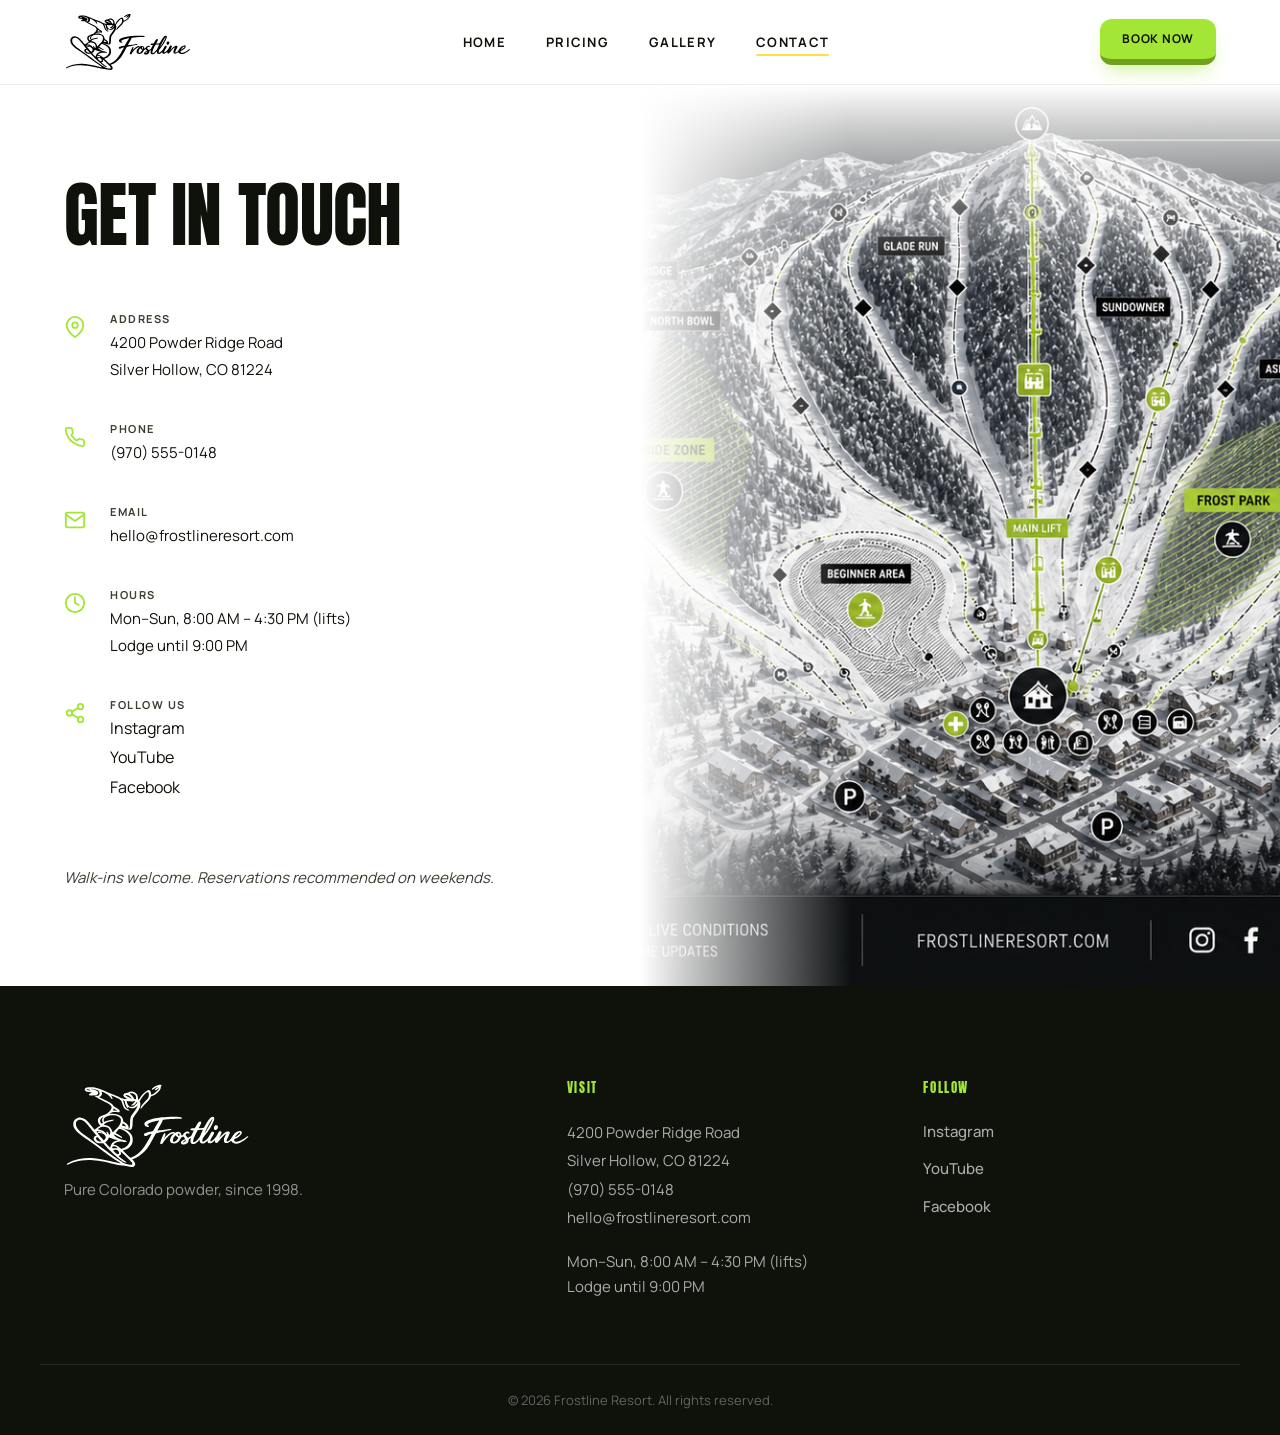
==== contact.html @ 0707b19c "Initial release: Frostline Resort static site 4-page snowboarding resort portfolio — pure HTML5/CSS3" ====
<!DOCTYPE html>
<html lang="en">
<head>
  <meta charset="UTF-8">
  <meta name="viewport" content="width=device-width, initial-scale=1.0">
  <title>Frostline Resort — Contact</title>
  <meta name="description" content="Find Frostline Resort in Silver Hollow, CO. Address, phone, hours, and directions.">
  <link rel="preconnect" href="https://fonts.googleapis.com">
  <link rel="preconnect" href="https://fonts.gstatic.com" crossorigin>
  <link href="https://fonts.googleapis.com/css2?family=Anton&family=Manrope:wght@400;500;700&display=swap" rel="stylesheet">
  <link rel="stylesheet" href="css/style.css">
</head>
<body>

  <!-- ── HEADER ─────────────────────────────────────────────── -->
  <header class="site-header" id="site-header">
    <div class="container header__inner">

      <a href="index.html" class="header__logo" aria-label="Frostline Resort — Home">
        <img src="assets/img/logo.svg" alt="Frostline Resort" class="header__logo-img">
      </a>

      <nav class="header__nav" id="nav-menu" aria-label="Main navigation">
        <ul class="nav__list">
          <li><a href="index.html"   class="nav__link">Home</a></li>
          <li><a href="pricing.html" class="nav__link">Pricing</a></li>
          <li><a href="gallery.html" class="nav__link">Gallery</a></li>
          <li><a href="contact.html" class="nav__link active" aria-current="page">Contact</a></li>
        </ul>
        <a href="#" class="btn nav__cta-mobile">Book Now</a>
      </nav>

      <a href="#" class="btn btn--sm header__cta">Book Now</a>

      <button class="burger" id="burger"
              aria-label="Open navigation menu"
              aria-expanded="false"
              aria-controls="nav-menu">
        <span></span>
        <span></span>
        <span></span>
      </button>

    </div>
  </header>

  <!-- ── MAIN ───────────────────────────────────────────────── -->
  <main>

    <!-- ── CONTACT SECTION ──────────────────────────────────── -->
    <section class="section section--white contact-section">
      <div class="container">

        <h1 class="contact-heading reveal">Get in Touch</h1>

        <div class="contact-info">

          <div class="contact-item reveal">
            <svg class="contact-item__icon" viewBox="0 0 24 24" fill="none"
                 stroke="currentColor" stroke-width="2" stroke-linecap="round"
                 stroke-linejoin="round" aria-hidden="true">
              <path d="M21 10c0 7-9 13-9 13s-9-6-9-13a9 9 0 0 1 18 0z"/>
              <circle cx="12" cy="10" r="3"/>
            </svg>
            <div class="contact-item__text">
              <h4>Address</h4>
              <address>
                4200 Powder Ridge Road<br>
                Silver Hollow, CO 81224
              </address>
            </div>
          </div>

          <div class="contact-item reveal">
            <svg class="contact-item__icon" viewBox="0 0 24 24" fill="none"
                 stroke="currentColor" stroke-width="2" stroke-linecap="round"
                 stroke-linejoin="round" aria-hidden="true">
              <path d="M22 16.92v3a2 2 0 0 1-2.18 2 19.79 19.79 0 0 1-8.63-3.07A19.5 19.5 0 0 1 4.93 13a19.79 19.79 0 0 1-3.07-8.67A2 2 0 0 1 3.88 2h3a2 2 0 0 1 2 1.72c.127.96.361 1.903.7 2.81a2 2 0 0 1-.45 2.11L8.09 9.91a16 16 0 0 0 6 6l1.27-1.27a2 2 0 0 1 2.11-.45c.907.339 1.85.573 2.81.7A2 2 0 0 1 22 16.92z"/>
            </svg>
            <div class="contact-item__text">
              <h4>Phone</h4>
              <p><a href="tel:+19705550148">(970) 555-0148</a></p>
            </div>
          </div>

          <div class="contact-item reveal">
            <svg class="contact-item__icon" viewBox="0 0 24 24" fill="none"
                 stroke="currentColor" stroke-width="2" stroke-linecap="round"
                 stroke-linejoin="round" aria-hidden="true">
              <path d="M4 4h16c1.1 0 2 .9 2 2v12c0 1.1-.9 2-2 2H4c-1.1 0-2-.9-2-2V6c0-1.1.9-2 2-2z"/>
              <polyline points="22,6 12,13 2,6"/>
            </svg>
            <div class="contact-item__text">
              <h4>Email</h4>
              <p><a href="mailto:hello@frostlineresort.com">hello@frostlineresort.com</a></p>
            </div>
          </div>

          <div class="contact-item reveal">
            <svg class="contact-item__icon" viewBox="0 0 24 24" fill="none"
                 stroke="currentColor" stroke-width="2" stroke-linecap="round"
                 stroke-linejoin="round" aria-hidden="true">
              <circle cx="12" cy="12" r="10"/>
              <polyline points="12,6 12,12 16,14"/>
            </svg>
            <div class="contact-item__text">
              <h4>Hours</h4>
              <p>Mon–Sun, 8:00 AM – 4:30 PM (lifts)<br>Lodge until 9:00 PM</p>
            </div>
          </div>

          <div class="contact-item reveal">
            <svg class="contact-item__icon" viewBox="0 0 24 24" fill="none"
                 stroke="currentColor" stroke-width="2" stroke-linecap="round"
                 stroke-linejoin="round" aria-hidden="true">
              <circle cx="18" cy="5" r="3"/>
              <circle cx="6" cy="12" r="3"/>
              <circle cx="18" cy="19" r="3"/>
              <line x1="8.59" y1="13.51" x2="15.42" y2="17.49"/>
              <line x1="15.41" y1="6.51" x2="8.59" y2="10.49"/>
            </svg>
            <div class="contact-item__text">
              <h4>Follow Us</h4>
              <div class="contact-social">
                <a href="#" aria-label="Frostline on Instagram">Instagram</a>
                <a href="#" aria-label="Frostline on YouTube">YouTube</a>
                <a href="#" aria-label="Frostline on Facebook">Facebook</a>
              </div>
            </div>
          </div>

        </div>

        <p class="contact-note reveal">
          Walk-ins welcome. Reservations recommended on weekends.
        </p>

      </div>

      <div class="contact-photo" aria-hidden="true">
        <img src="assets/img/contact-photo.jpg" alt="" loading="lazy">
      </div>

    </section>

  </main>

  <!-- ── FOOTER ─────────────────────────────────────────────── -->
  <footer class="site-footer">
    <div class="container footer__inner">

      <div class="footer__col footer__col--brand">
        <img src="assets/img/logo.svg" alt="Frostline Resort" class="footer__logo-img">
        <p class="footer__tagline">Pure Colorado powder, since 1998.</p>
      </div>

      <div class="footer__col">
        <h4 class="footer__heading">Visit</h4>
        <address>
          4200 Powder Ridge Road<br>
          Silver Hollow, CO 81224<br>
          <a href="tel:+19705550148">(970) 555-0148</a><br>
          <a href="mailto:hello@frostlineresort.com">hello@frostlineresort.com</a>
        </address>
        <p class="footer__hours">Mon–Sun, 8:00 AM – 4:30 PM (lifts)<br>Lodge until 9:00 PM</p>
      </div>

      <div class="footer__col">
        <h4 class="footer__heading">Follow</h4>
        <ul class="footer__social">
          <li><a href="#" aria-label="Frostline on Instagram">Instagram</a></li>
          <li><a href="#" aria-label="Frostline on YouTube">YouTube</a></li>
          <li><a href="#" aria-label="Frostline on Facebook">Facebook</a></li>
        </ul>
      </div>

    </div>
    <div class="footer__bottom">
      <div class="container">
        <p>© 2026 Frostline Resort. All rights reserved.</p>
      </div>
    </div>
  </footer>

  <script src="js/script.js"></script>
</body>
</html>
---- css/style.css ----
/* ============================================================
   FROSTLINE RESORT — style.css
   ============================================================ */


/* ── 1. CSS Custom Properties ─────────────────────────────── */

:root {
  /* Colours */
  --white:     #FFFFFF;
  --lime:      #A3E635;
  --lime-deep: #6FA01E;
  --lemon:     #FDE047;
  --ink:       #0E120A;
  --ink-soft:  #3A3F33;
  --gray-bg:   #F4F5F0;

  /* Typography */
  --font-heading: 'Anton', sans-serif;
  --font-body:    'Manrope', sans-serif;

  /* Spacing scale */
  --space-xs:  0.5rem;   /*  8px */
  --space-s:   1rem;     /* 16px */
  --space-m:   1.5rem;   /* 24px */
  --space-l:   2.5rem;   /* 40px */
  --space-xl:  4rem;     /* 64px */
  --space-2xl: 6rem;     /* 96px */

  /* Layout */
  --container:    1200px;
  --radius-card:  16px;
  --radius-btn:   999px;

  /* Shadows */
  --shadow-soft: 0 4px 24px rgba(14, 18, 10, 0.08);
  --shadow-card: 0 2px 12px rgba(14, 18, 10, 0.06);

  /* Transitions */
  --transition: 0.2s ease;
}


/* ── 2. Reset ─────────────────────────────────────────────── */

*,
*::before,
*::after {
  box-sizing: border-box;
  margin: 0;
  padding: 0;
}

html {
  scroll-behavior: smooth;
  -webkit-text-size-adjust: 100%;
  overflow-x: hidden;
}

img,
video {
  display: block;
  max-width: 100%;
}

ul,
ol {
  list-style: none;
}

a {
  color: inherit;
  text-decoration: none;
}

button {
  font: inherit;
  cursor: pointer;
  border: none;
  background: none;
}


/* ── 3. Base / Body ───────────────────────────────────────── */

body {
  font-family: var(--font-body);
  font-weight: 400;
  font-size: 1rem;           /* 16px */
  line-height: 1.6;
  color: var(--ink);
  background-color: var(--white);
  -webkit-font-smoothing: antialiased;
}


/* ── 4. Typography ────────────────────────────────────────── */

/* Headings — Anton */
h1, h2, h3, h4, h5, h6 {
  font-family: var(--font-heading);
  font-weight: 400;           /* Anton has only one weight */
  text-transform: uppercase;
  letter-spacing: -0.01em;
  line-height: 0.95;
  color: var(--ink);
}

h1 { font-size: clamp(3rem,   8vw, 7rem); }
h2 { font-size: clamp(2rem,   5vw, 3.5rem); }
h3 { font-size: clamp(1.25rem, 3vw, 1.75rem); }
h4 { font-size: 1.125rem; }

/* Body copy — Manrope */
p {
  font-family: var(--font-body);
  font-weight: 400;
  font-size: 1rem;
  line-height: 1.7;
  color: var(--ink-soft);
  max-width: 65ch;
}

/* Lead / intro paragraph */
.lead {
  font-size: 1.125rem;
  font-weight: 500;
}

/* Section label ("WELCOME", "WHAT YOU CAN DO", etc.) */
.label {
  display: inline-block;
  font-family: var(--font-body);
  font-weight: 700;
  font-size: 0.75rem;
  letter-spacing: 0.12em;
  text-transform: uppercase;
  color: var(--ink);
  background-color: var(--lemon);
  padding: 4px 12px;
  border-radius: 999px;
  margin-bottom: var(--space-s);
}

/* Lemon accent underline for headings */
.heading-accent {
  position: relative;
  display: inline-block;
}

.heading-accent::after {
  content: '';
  position: absolute;
  bottom: -6px;
  left: 0;
  width: 100%;
  height: 4px;
  background-color: var(--lemon);
  border-radius: 2px;
}


/* ── 5. Layout Utilities ──────────────────────────────────── */

.container {
  width: 100%;
  max-width: var(--container);
  margin-inline: auto;
  padding-inline: var(--space-m);
}

/* Section vertical rhythm */
.section {
  padding-block: var(--space-2xl);
}

/* Alternating section backgrounds */
.section--white    { background-color: var(--white); }
.section--gray     { background-color: var(--gray-bg); }
.section--dark     { background-color: var(--ink); color: var(--white); }

.section--dark h1,
.section--dark h2,
.section--dark h3,
.section--dark h4 {
  color: var(--white);
}

.section--dark p {
  color: rgba(255, 255, 255, 0.75);
}

/* Centred section header block */
.section-header {
  text-align: center;
  margin-bottom: var(--space-xl);
}

.section-header p {
  margin-inline: auto;
}


/* ── 6. Buttons ───────────────────────────────────────────── */

.btn {
  position: relative;
  display: inline-flex;
  align-items: center;
  justify-content: center;
  gap: 8px;
  padding: 16px 32px;
  font-family: var(--font-body);
  font-weight: 700;
  font-size: 0.875rem;
  text-transform: uppercase;
  letter-spacing: 0.06em;
  color: var(--ink);
  background: var(--lime);
  border: none;
  border-bottom: 8px solid var(--lime-deep);
  border-radius: 16px;
  cursor: pointer;
  white-space: nowrap;
  text-decoration: none;
  transition: filter 0.1s ease, transform 0.1s ease, border-bottom-width 0.1s ease;
  box-shadow: 0 15px 25px -10px rgba(163, 230, 53, 0.7);
}

.btn:hover { filter: brightness(1.05); }

.btn:active {
  border-bottom-width: 0;
  transform: translateY(8px);
  box-shadow: none;
}

.btn:focus-visible {
  outline: 4px solid rgba(163, 230, 53, 0.5);
  outline-offset: 2px;
}

/* Small variant — header "Book Now" */
.btn--sm {
  font-size: 0.75rem;
  padding: 10px 22px;
  border-bottom-width: 6px;
  border-radius: 12px;
  box-shadow: 0 10px 20px -8px rgba(163, 230, 53, 0.65);
}

.btn--sm:active {
  transform: translateY(6px);
}


/* ── 7. Cards (shared base) ───────────────────────────────── */

.card {
  background-color: var(--white);
  border-radius: var(--radius-card);
  overflow: hidden;
  box-shadow: var(--shadow-card);
  transition: transform var(--transition), box-shadow var(--transition);
}

.card:hover {
  transform: translateY(-6px);
  box-shadow: var(--shadow-soft);
}

.card__img {
  width: 100%;
  aspect-ratio: 3 / 4;
  object-fit: cover;
  transition: transform 0.4s ease;
}

.card:hover .card__img {
  transform: scale(1.04);
}

.card__body {
  padding: var(--space-m);
}

.card__title {
  font-size: 1.25rem;
  margin-bottom: var(--space-xs);
}

.card__text {
  font-size: 0.9375rem;
  max-width: none;
}


/* ── 8. Scroll Reveal (base states) ──────────────────────── */

.reveal {
  opacity: 0;
  transform: translateY(28px);
  transition: opacity 0.6s ease, transform 0.6s ease;
}

.reveal.visible {
  opacity: 1;
  transform: translateY(0);
}

/* Stagger delays for sibling reveals */
.reveal:nth-child(2) { transition-delay: 0.1s; }
.reveal:nth-child(3) { transition-delay: 0.2s; }
.reveal:nth-child(4) { transition-delay: 0.3s; }
.reveal:nth-child(5) { transition-delay: 0.4s; }


/* ── 9. Reduced Motion ────────────────────────────────────── */

@media (prefers-reduced-motion: reduce) {
  *,
  *::before,
  *::after {
    animation-duration: 0.01ms !important;
    animation-iteration-count: 1 !important;
    transition-duration: 0.01ms !important;
    scroll-behavior: auto !important;
  }

  .reveal {
    opacity: 1;
    transform: none;
  }
}


/* ── 10. Responsive Helpers ───────────────────────────────── */

/* Grid: auto-fit columns */
.grid {
  display: grid;
  gap: var(--space-m);
}

.grid--2 { grid-template-columns: repeat(2, 1fr); }
.grid--3 { grid-template-columns: repeat(3, 1fr); }
.grid--4 { grid-template-columns: repeat(4, 1fr); }

@media (max-width: 900px) {
  .grid--4 { grid-template-columns: repeat(2, 1fr); }
  .grid--3 { grid-template-columns: repeat(2, 1fr); }
}

@media (max-width: 600px) {
  .grid--4,
  .grid--3,
  .grid--2 { grid-template-columns: 1fr; }

  .section { padding-block: var(--space-xl); }
}


/* ── 11. Site Header ──────────────────────────────────────── */

.site-header {
  position: sticky;
  top: 0;
  z-index: 1000;
  border-bottom: 1px solid rgba(14, 18, 10, 0.07);
  transition: box-shadow var(--transition);
}

/* Frosted-glass layer via ::before so the header element itself does NOT
   create a new containing block for position:fixed children (mobile nav). */
.site-header::before {
  content: '';
  position: absolute;
  inset: 0;
  background: rgba(255, 255, 255, 0.85);
  backdrop-filter: blur(14px);
  -webkit-backdrop-filter: blur(14px);
  pointer-events: none;
  z-index: 0;
}

.site-header.scrolled {
  box-shadow: 0 2px 24px rgba(14, 18, 10, 0.13);
}

.header__inner {
  position: relative;
  z-index: 1; /* sits above the ::before backdrop layer */
  display: flex;
  align-items: center;
  gap: var(--space-m);
  padding-block: 0.75rem;
  transition: padding-block var(--transition);
}

.site-header.scrolled .header__inner {
  padding-block: 0.5rem;
}

/* Logo */
.header__logo {
  display: flex;
  align-items: center;
  flex-shrink: 0;
  z-index: 1001;
}

.header__logo-img {
  height: 60px;
  width: auto;
  display: block;
}

/* Nav */
.header__nav {
  flex: 1;
  display: flex;
  justify-content: center;
  align-items: center;
}

.nav__list {
  display: flex;
  gap: var(--space-l);
  align-items: center;
}

.nav__link {
  font-family: var(--font-body);
  font-weight: 700;
  font-size: 0.8125rem;
  letter-spacing: 0.1em;
  text-transform: uppercase;
  color: var(--ink);
  position: relative;
  padding-bottom: 3px;
  transition: color var(--transition);
}

.nav__link::after {
  content: '';
  position: absolute;
  bottom: -2px;
  left: 0;
  width: 0;
  height: 2px;
  background-color: var(--lemon);
  border-radius: 1px;
  transition: width var(--transition);
}

.nav__link:hover::after,
.nav__link.active::after {
  width: 100%;
}

/* Desktop CTA */
.header__cta {
  flex-shrink: 0;
  z-index: 1001;
}

/* Mobile-only CTA (inside overlay) */
.nav__cta-mobile {
  display: none;
}

/* Burger button */
.burger {
  display: none;
  flex-direction: column;
  justify-content: center;
  gap: 5px;
  width: 40px;
  height: 40px;
  padding: 6px;
  flex-shrink: 0;
  z-index: 1001;
}

.burger span {
  display: block;
  height: 2px;
  background-color: var(--ink);
  border-radius: 2px;
  transition: transform 0.25s ease, opacity 0.25s ease;
  transform-origin: center;
}

.burger.open span:nth-child(1) {
  transform: translateY(7px) rotate(45deg);
}
.burger.open span:nth-child(2) {
  opacity: 0;
  transform: scaleX(0);
}
.burger.open span:nth-child(3) {
  transform: translateY(-7px) rotate(-45deg);
}

/* Mobile nav overlay */
@media (max-width: 768px) {
  .burger {
    display: flex;
    margin-left: auto; /* push burger to right edge of header */
  }

  .header__cta {
    display: none;
  }

  /* Full-screen slide-in panel — position:fixed relative to VIEWPORT
     (works now that ::before holds the backdrop-filter, not the header itself) */
  .header__nav {
    position: fixed;
    inset: 0;
    background: var(--white);
    flex-direction: column;
    justify-content: center;
    align-items: center;
    gap: var(--space-xl);
    padding: var(--space-2xl) var(--space-l) var(--space-l);
    overflow-y: auto;
    transform: translateX(100%);
    transition: transform 0.35s cubic-bezier(0.4, 0, 0.2, 1);
    z-index: 999;
  }

  .header__nav.open {
    transform: translateX(0);
  }

  .nav__list {
    flex-direction: column;
    gap: var(--space-l);
    text-align: center;
  }

  .nav__link {
    font-family: var(--font-heading);
    font-size: clamp(2rem, 10vw, 2.75rem);
    letter-spacing: -0.01em;
    line-height: 0.95;
  }

  .nav__link::after {
    height: 3px;
    bottom: -5px;
  }

  .nav__cta-mobile {
    display: inline-flex;
  }

  /* Reduce logo height on mobile to keep header compact */
  .header__logo-img {
    height: 44px;
  }
}


/* ── 12. Site Footer ──────────────────────────────────────── */

.site-footer {
  background-color: var(--ink);
  color: var(--white);
  padding-top: var(--space-2xl);
}

.footer__inner {
  display: grid;
  grid-template-columns: 1.5fr 1fr 1fr;
  gap: var(--space-xl);
  padding-bottom: var(--space-xl);
  border-bottom: 1px solid rgba(255, 255, 255, 0.1);
}

.footer__logo-img {
  height: 88px;
  width: auto;
  display: block;
  margin-bottom: var(--space-xs);
  filter: brightness(0) invert(1);
}

.footer__tagline {
  color: rgba(255, 255, 255, 0.55);
  font-size: 0.9375rem;
  line-height: 1.6;
  max-width: none;
}

.footer__heading {
  font-family: var(--font-heading);
  font-size: 0.8125rem;
  color: var(--lime);
  letter-spacing: 0.12em;
  margin-bottom: var(--space-m);
}

.footer__col address {
  font-style: normal;
  color: rgba(255, 255, 255, 0.65);
  font-size: 0.9375rem;
  line-height: 1.9;
  margin-bottom: var(--space-s);
}

.footer__col address a {
  transition: color var(--transition);
}

.footer__col address a:hover {
  color: var(--lime);
}

.footer__hours {
  color: rgba(255, 255, 255, 0.65);
  font-size: 0.9375rem;
  line-height: 1.7;
  max-width: none;
}

.footer__social {
  display: flex;
  flex-direction: column;
  gap: 0.75rem;
}

.footer__social a {
  color: rgba(255, 255, 255, 0.65);
  font-weight: 500;
  font-size: 0.9375rem;
  transition: color var(--transition);
}

.footer__social a:hover {
  color: var(--lime);
}

.footer__bottom {
  padding-block: var(--space-m);
}

.footer__bottom p {
  font-size: 0.8125rem;
  color: rgba(255, 255, 255, 0.35);
  max-width: none;
  text-align: center;
}

@media (max-width: 900px) {
  .footer__inner {
    grid-template-columns: 1fr 1fr;
    gap: var(--space-l);
  }

  .footer__col--brand {
    grid-column: 1 / -1;
  }
}

@media (max-width: 600px) {
  .footer__inner {
    grid-template-columns: 1fr;
  }
}


/* ── 13. Hero Section ─────────────────────────────────────── */

.hero {
  position: relative;
  min-height: 100vh;
  min-height: 100svh;
  display: flex;
  align-items: center;
  overflow: hidden;
}

/* Media layer — gradient placeholder shown while video is absent */
.hero__media {
  position: absolute;
  inset: 0;
  background: linear-gradient(
    160deg,
    #1c2d3a 0%,
    #1e3325 40%,
    #0e1a0e 100%
  );
}

.hero__video {
  position: absolute;
  inset: 0;
  width: 100%;
  height: 100%;
  object-fit: cover;
}

/* Dark overlay */
.hero__overlay {
  position: absolute;
  inset: 0;
  background: rgba(14, 18, 10, 0.45);
  z-index: 1;
}

/* Content */
.hero__content {
  position: relative;
  z-index: 2;
  padding-block: var(--space-2xl);
  display: flex;
  flex-direction: column;
  align-items: flex-start;
  gap: var(--space-m);
}

/* Title */
.hero__title {
  color: var(--white);
  font-size: clamp(4.5rem, 14vw, 10.5rem);
  line-height: 0.9;
  margin: 0;
}

.hero__word {
  display: block;
}

/* Subtitle */
.hero__sub {
  font-family: var(--font-body);
  font-size: clamp(1rem, 2.2vw, 1.3125rem);
  font-weight: 500;
  color: rgba(255, 255, 255, 0.82);
  max-width: 44ch;
  line-height: 1.55;
  margin: 0;
}

/* ── Staggered load animation ─────────── */

.hero__word,
.hero__sub,
.hero__btn {
  opacity: 0;
  transform: translateY(40px);
  animation: heroFadeUp 0.8s cubic-bezier(0.22, 1, 0.36, 1) forwards;
}

.hero__word:nth-child(1) { animation-delay: 0.12s; }
.hero__word:nth-child(2) { animation-delay: 0.32s; }
.hero__word:nth-child(3) { animation-delay: 0.52s; }
.hero__sub               { animation-delay: 0.82s; }
.hero__btn               { animation-delay: 1.02s; }

@keyframes heroFadeUp {
  to {
    opacity: 1;
    transform: translateY(0);
  }
}

/* Placeholder hint (dev only — remove after adding video) */
.hero__hint {
  position: absolute;
  bottom: var(--space-m);
  left: 50%;
  transform: translateX(-50%);
  z-index: 3;
  font-family: var(--font-body);
  font-size: 0.6875rem;
  font-weight: 700;
  letter-spacing: 0.14em;
  text-transform: uppercase;
  color: rgba(255, 255, 255, 0.28);
  white-space: nowrap;
  pointer-events: none;
}

@media (max-width: 600px) {
  .hero__title {
    font-size: clamp(3.25rem, 18vw, 5.5rem);
  }
}

/* Reduced-motion: skip animation, show elements immediately */
@media (prefers-reduced-motion: reduce) {
  .hero__word,
  .hero__sub,
  .hero__btn {
    opacity: 1;
    transform: none;
    animation: none;
  }
}


/* ── 14. Intro Section ────────────────────────────────────── */

.section-intro .container {
  max-width: 800px;
}

.intro__inner .label {
  margin-bottom: var(--space-s);
}

.intro__inner h2 {
  margin-bottom: var(--space-m);
  line-height: 1;
}


/* ── 15. Activities — image placeholder ──────────────────── */

/* Dark background shows through when the image file is absent */
.card__img {
  background-color: #1f2e1a;
}


/* ── 16. Stats Section ────────────────────────────────────── */

.stats-section {
  padding-block: var(--space-2xl);
}

.stats-grid {
  display: grid;
  grid-template-columns: repeat(4, 1fr);
  gap: var(--space-l);
  text-align: center;
}

.stat__number {
  display: block;
  font-family: var(--font-heading);
  font-size: clamp(3.5rem, 9vw, 6.5rem);
  color: var(--lime);
  line-height: 0.9;
  letter-spacing: -0.02em;
}

.stat__label {
  display: block;
  font-family: var(--font-body);
  font-weight: 700;
  font-size: 0.8125rem;
  letter-spacing: 0.12em;
  text-transform: uppercase;
  color: rgba(255, 255, 255, 0.5);
  margin-top: var(--space-s);
}

/* Stats stagger (separate parent from .grid, so re-declare) */
.stats-grid > .reveal:nth-child(2) { transition-delay: 0.1s; }
.stats-grid > .reveal:nth-child(3) { transition-delay: 0.2s; }
.stats-grid > .reveal:nth-child(4) { transition-delay: 0.3s; }

@media (max-width: 600px) {
  .stats-grid {
    grid-template-columns: repeat(2, 1fr);
    gap: var(--space-m);
  }
}


/* ── 17. Gallery Teaser ───────────────────────────────────── */

.teaser-item {
  border-radius: var(--radius-card);
  overflow: hidden;
}

.teaser-img {
  display: block;
  width: 100%;
  aspect-ratio: 4 / 3;
  object-fit: cover;
  background-color: #1f2e1a;   /* placeholder */
  transition: transform 0.4s ease;
}

.teaser-item:hover .teaser-img {
  transform: scale(1.04);
}

.teaser-cta {
  text-align: center;
  margin-top: var(--space-l);
}


/* ── 18. CTA Banner ───────────────────────────────────────── */

.cta-banner {
  min-height: 520px;
  display: flex;
  align-items: center;
  background: #1e3325;
}

.cta-banner__content {
  position: relative;
  z-index: 2;
  text-align: center;
  display: flex;
  flex-direction: column;
  align-items: center;
  gap: var(--space-m);
  padding-block: var(--space-2xl);
}

.cta-banner__content h2 {
  color: var(--white);
  font-size: clamp(2.75rem, 8vw, 5.5rem);
}


/* ── 19. Page Banner (interior pages) ────────────────────── */

.page-banner {
  position: relative;
  min-height: clamp(380px, 50vh, 640px);
  display: flex;
  align-items: flex-end;
}

.page-banner__media {
  position: absolute;
  inset: 0;
  background: linear-gradient(160deg, #1c2d3a 0%, #1e3325 100%);
}

.page-banner__bg {
  position: absolute;
  inset: 0;
  width: 100%;
  height: 100%;
  object-fit: cover;
}

.page-banner__overlay {
  position: absolute;
  inset: 0;
  background: rgba(14, 18, 10, 0.55);
  z-index: 1;
}

.page-banner__content {
  position: relative;
  z-index: 2;
  padding-bottom: var(--space-2xl);
}

.page-banner__content h1 {
  color: var(--white);
}

.page-banner__sub {
  color: rgba(255, 255, 255, 0.75);
  font-size: 1.125rem;
  font-weight: 500;
  max-width: none;
  margin-top: var(--space-s);
}

.page-banner--gallery {
  min-height: clamp(500px, 72vh, 900px);
  align-items: center;
}

.page-banner--gallery .page-banner__bg {
  object-position: center 25%;
}

.page-banner--gallery .page-banner__overlay {
  background: rgba(14, 18, 10, 0.18);
}

.page-banner--gallery .page-banner__content {
  padding-bottom: 0;
  z-index: 3;
}

.page-banner--gallery .page-banner__content h1,
.page-banner--gallery .page-banner__sub {
  text-shadow: 0 2px 20px rgba(14, 18, 10, 0.45);
}

.page-banner__fade {
  position: absolute;
  inset: auto 0 0 0;
  height: 28%;
  background: linear-gradient(to bottom, transparent, #ffffff);
  z-index: 2;
  pointer-events: none;
}


/* ── 20. Pricing Cards ────────────────────────────────────── */

.price-card {
  background: var(--white);
  border-radius: var(--radius-card);
  border: 2px solid transparent;
  padding: var(--space-l);
  box-shadow: var(--shadow-card);
  display: flex;
  flex-direction: column;
  gap: var(--space-m);
  position: relative;
  transition: transform var(--transition), box-shadow var(--transition);
}

.price-card:hover {
  transform: translateY(-4px);
  box-shadow: var(--shadow-soft);
}

.price-card--popular {
  border-color: var(--lime);
  box-shadow: 0 4px 28px rgba(163, 230, 53, 0.18);
}

.price-card__badge {
  position: absolute;
  top: 0;
  right: var(--space-m);
  transform: translateY(-50%);
  font-family: var(--font-body);
  font-weight: 700;
  font-size: 0.6875rem;
  letter-spacing: 0.14em;
  text-transform: uppercase;
  color: var(--ink);
  background: var(--lemon);
  padding: 3px 12px;
  border-radius: 999px;
  white-space: nowrap;
}

.price-card h3 {
  font-size: 1.25rem;
  color: var(--ink);
  line-height: 1.1;
}

.price-card__price-row {
  display: flex;
  align-items: baseline;
  gap: 6px;
}

.price-card__amount {
  font-family: var(--font-heading);
  font-size: clamp(2.75rem, 5vw, 3.75rem);
  color: var(--ink);
  line-height: 0.9;
  letter-spacing: -0.02em;
}

.price-card__period {
  font-family: var(--font-body);
  font-weight: 500;
  font-size: 0.9375rem;
  color: var(--ink-soft);
}

.price-card__desc {
  font-size: 0.9375rem;
  color: var(--ink-soft);
  max-width: none;
  line-height: 1.6;
  margin-top: auto;
}


/* ── 21. Pricing Disclaimer ───────────────────────────────── */

.pricing-disclaimer {
  text-align: center;
  font-size: 0.8125rem;
  color: var(--ink-soft);
  max-width: none;
  margin-top: var(--space-xl);
  opacity: 0.65;
}


/* ── 22. Gallery Grid ─────────────────────────────────────── */

.gallery-grid {
  columns: 3;
  column-gap: 14px;
}

.gallery-item {
  break-inside: avoid;
  margin-bottom: 14px;
  border-radius: var(--radius-card);
  overflow: hidden;
  position: relative;
  cursor: pointer;
  display: block;   /* override <figure> default margin */
}

.gallery-item img {
  width: 100%;
  height: auto;
  display: block;
  background-color: #1f2e1a;
  transition: transform 0.45s ease;
}

/* Aspect-ratio placeholders while images are absent */
.gallery-item--landscape img { aspect-ratio: 16 / 9; }
.gallery-item--portrait  img { aspect-ratio:  3 / 4; }

.gallery-item__overlay {
  position: absolute;
  inset: 0;
  background: rgba(14, 18, 10, 0.58);
  opacity: 0;
  transition: opacity 0.3s ease;
  display: flex;
  align-items: flex-end;
  padding: var(--space-m);
}

.gallery-item__caption {
  font-family: var(--font-body);
  font-weight: 700;
  font-size: 0.8125rem;
  letter-spacing: 0.1em;
  text-transform: uppercase;
  color: var(--white);
}

.gallery-item:hover img              { transform: scale(1.05); }
.gallery-item:hover .gallery-item__overlay { opacity: 1; }

.gallery-item:focus-visible {
  outline: 3px solid var(--lime);
  outline-offset: 3px;
}

@media (max-width: 900px) { .gallery-grid { columns: 2; } }
@media (max-width: 600px) { .gallery-grid { columns: 1; } }


/* ── 23. Lightbox ─────────────────────────────────────────── */

.lightbox {
  position: fixed;
  inset: 0;
  background: rgba(14, 18, 10, 0.93);
  z-index: 2000;
  display: flex;
  align-items: center;
  justify-content: center;
  padding: var(--space-m);
  opacity: 0;
  visibility: hidden;
  transition: opacity 0.3s ease, visibility 0.3s ease;
}

.lightbox.open {
  opacity: 1;
  visibility: visible;
}

.lightbox__img {
  max-width: min(90vw, 1280px);
  max-height: 90vh;
  object-fit: contain;
  border-radius: 8px;
  display: block;
}

.lightbox__close {
  position: absolute;
  top: var(--space-m);
  right: var(--space-m);
  width: 44px;
  height: 44px;
  border-radius: 50%;
  background: rgba(255, 255, 255, 0.1);
  color: var(--white);
  display: flex;
  align-items: center;
  justify-content: center;
  transition: background var(--transition);
}

.lightbox__close:hover,
.lightbox__close:focus-visible {
  background: rgba(255, 255, 255, 0.22);
  outline: none;
}

@media (prefers-reduced-motion: reduce) {
  .lightbox { transition: none; }
}


/* ── 24. Contact Layout ───────────────────────────────────── */

.contact-heading {
  font-size: clamp(2.5rem, 6vw, 4.5rem);
  margin-bottom: var(--space-xl);
}

/* Full-viewport section: photo bleeds to right edge */
.contact-section {
  position: relative;
  min-height: calc(100vh - 84px);
  display: flex;
  align-items: center;
  overflow: hidden;
}

/* Info column sits above photo */
.contact-section > .container {
  position: relative;
  z-index: 2;
}

.contact-info {
  display: flex;
  flex-direction: column;
  gap: var(--space-l);
}

.contact-item {
  display: flex;
  gap: var(--space-m);
  align-items: flex-start;
}

.contact-item__icon {
  width: 22px;
  height: 22px;
  flex-shrink: 0;
  color: var(--lime);
  margin-top: 3px;
}

.contact-item__text h4 {
  font-family: var(--font-body);
  font-weight: 700;
  font-size: 0.6875rem;
  letter-spacing: 0.14em;
  text-transform: uppercase;
  color: var(--ink-soft);
  line-height: 1;
  margin-bottom: 6px;
}

.contact-item__text address,
.contact-item__text p {
  font-style: normal;
  color: var(--ink);
  font-size: 0.9375rem;
  max-width: none;
  line-height: 1.75;
}

.contact-item__text a {
  color: var(--ink);
  transition: color var(--transition);
}

.contact-item__text a:hover {
  color: var(--lime-deep);
}

.contact-social {
  display: flex;
  flex-direction: column;
  gap: 4px;
}

/* Photo: absolute, right half → right edge of browser */
.contact-photo {
  position: absolute;
  right: 0;
  top: 0;
  bottom: 0;
  left: 50%;
  z-index: 1;
}

.contact-photo img {
  position: absolute;
  inset: 0;
  width: 100%;
  height: 100%;
  object-fit: cover;
  display: block;
}

/* Left fade: photo edge dissolves into white info column */
.contact-photo::before {
  content: '';
  position: absolute;
  top: 0;
  left: 0;
  bottom: 0;
  width: 33%;
  background: linear-gradient(to right, #ffffff, transparent);
  pointer-events: none;
  z-index: 2;
}

/* Top fade: photo top edge dissolves into white page background */
.contact-photo::after {
  content: '';
  position: absolute;
  top: 0;
  left: 0;
  right: 0;
  height: 22%;
  background: linear-gradient(to bottom, #ffffff, transparent);
  pointer-events: none;
  z-index: 2;
}

.contact-note {
  font-style: italic;
  color: var(--ink-soft);
  font-size: 0.9375rem;
  max-width: none;
  margin-top: var(--space-xl);
}

@media (max-width: 768px) {
  .contact-section {
    flex-direction: column;
    align-items: stretch;
    min-height: auto;
  }

  .contact-photo {
    display: none;
  }
}


/* ── 25. Activities V2 ────────────────────────────────────── */

/* Heading sits close to deck — rider photos fill the visual gap */
.activities-v2 .section-header {
  margin-bottom: var(--space-s);
}

/* Deck: flex row, generous top space for riders peeking above cards */
.activities-deck {
  display: flex;
  align-items: flex-start;
  padding-top: 180px;
  overflow: visible;
}

/* ── Card base ─────────────────── */
.act-card {
  flex: 1 1 0;
  min-width: 0;
  position: relative;
  border-radius: 20px;
  overflow: visible;
  text-decoration: none;
  display: block;
  min-height: 520px;

  /* Initial state — animated in by JS observer */
  opacity: 0;
  transform: translateY(70px);
  transition:
    opacity    0.8s cubic-bezier(0.22, 1, 0.36, 1),
    transform  1s   cubic-bezier(0.22, 1, 0.36, 1),
    box-shadow 0.22s ease;
}

/* Staircase: each card 44 px lower than the previous */
.act-card:nth-child(2) { margin-top: 44px; }
.act-card:nth-child(3) { margin-top: 88px; }

/* Horizontal overlap */
.act-card:nth-child(n+2) { margin-left: -20px; }

/* Z-index: dark center card always on top */
.act-card:nth-child(1) { z-index: 1; }
.act-card:nth-child(2) { z-index: 3; }
.act-card:nth-child(3) { z-index: 2; }

/* ── Card animation trigger ────── */
.act-deck--animating .act-card { opacity: 1; transform: translateY(0); }
.act-deck--animating .act-card:nth-child(1) { transition-delay: 0s; }
.act-deck--animating .act-card:nth-child(2) { transition-delay: 0.2s; }
.act-deck--animating .act-card:nth-child(3) { transition-delay: 0.4s; }

/* ── Card colour variants ──────── */
.act-card--light {
  background: var(--white);
  color: var(--ink);
  box-shadow: 0 8px 32px rgba(14, 18, 10, 0.09);
}

.act-card--dark {
  background: var(--ink);
  color: var(--white);
  box-shadow: 0 12px 40px rgba(14, 18, 10, 0.4);
}

.act-card--light:hover {
  box-shadow: 0 0 30px 1px rgba(163, 230, 53, 0.35), 0 16px 48px rgba(14, 18, 10, 0.16);
}
.act-card--dark:hover {
  box-shadow: 0 0 30px 1px rgba(163, 230, 53, 0.35), 0 20px 56px rgba(14, 18, 10, 0.52);
}

/* ── Gradient border + inner press on hover ─ */
.act-card::before {
  content: '';
  position: absolute;
  inset: -3px;
  padding: 3px;
  border-radius: 23px;
  background: linear-gradient(163deg, var(--lime) 0%, var(--lemon) 100%);
  -webkit-mask:
    linear-gradient(#fff 0 0) content-box,
    linear-gradient(#fff 0 0);
  -webkit-mask-composite: xor;
  mask-composite: exclude;
  z-index: -1;
  opacity: 0;
  transition: opacity 0.3s ease;
  pointer-events: none;
}

.act-card:hover::before {
  opacity: 1;
}

/* ── Rider photo block ─────────── */
/* Anchored at card top: 140 px above edge, 260 px inside card */
.act-card__rider {
  position: absolute;
  top: -140px;
  left: 0;
  right: 0;
  height: 400px;
  border-radius: 20px 20px 0 0;
  overflow: hidden;
  z-index: 10;
  pointer-events: none;
  user-select: none;
}

/* Gradient fades photo into card background at the bottom seam */
.act-card__rider::after {
  content: '';
  position: absolute;
  inset: auto 0 0 0;
  height: 130px;
  pointer-events: none;
  z-index: 1;
}
.act-card--light .act-card__rider::after {
  background: linear-gradient(to bottom, transparent, var(--white));
}
.act-card--dark .act-card__rider::after {
  background: linear-gradient(to bottom, transparent, var(--ink));
}

/* Photo animation — separate from card, springs in from above */
.act-card__rider img {
  display: block;
  width: 100%;
  height: 100%;
  object-fit: cover;
  object-position: center center;

  /* Initial: 70 px above resting spot, slightly smaller, invisible */
  opacity: 0;
  transform: translateY(-70px) scale(0.9);
  transition:
    opacity   0.7s cubic-bezier(0.34, 1.56, 0.64, 1),
    transform 0.7s cubic-bezier(0.34, 1.56, 0.64, 1);
}

/* Rider delays = card delay + 0.45 s each */
.act-deck--animating .act-card:nth-child(1) .act-card__rider img {
  opacity: 1;
  transform: translateY(0) scale(1);
  transition-delay: 0.45s;
}
.act-deck--animating .act-card:nth-child(2) .act-card__rider img {
  opacity: 1;
  transform: translateY(0) scale(1);
  transition-delay: 0.65s;
}
.act-deck--animating .act-card:nth-child(3) .act-card__rider img {
  opacity: 1;
  transform: translateY(0) scale(1);
  transition-delay: 0.85s;
}

/* ── Card body ─────────────────── */
/* padding-top clears rider overlap (260 px inside card + 20 px gap) */
.act-card__body {
  padding: var(--space-l);
  padding-top: 280px;
  display: flex;
  flex-direction: column;
  gap: var(--space-s);
  transition: transform 0.3s ease;
}

.act-card:hover .act-card__body {
  transform: scale(0.98);
}

/* ── Fact badge ────────────────── */
.act-card__stat {
  display: inline-block;
  font-family: var(--font-body);
  font-weight: 700;
  font-size: 0.6875rem;
  letter-spacing: 0.14em;
  text-transform: uppercase;
  color: var(--ink);
  background: var(--lemon);
  padding: 3px 11px;
  border-radius: 999px;
  align-self: flex-start;
}

.act-card--dark .act-card__stat {
  background: var(--lime);
}

/* ── Title ─────────────────────── */
.act-card__title {
  font-size: clamp(1.75rem, 3vw, 2.5rem);
  line-height: 0.95;
  color: inherit;
  margin: 0;
}

/* ── Description ───────────────── */
.act-card__desc {
  font-size: 0.9375rem;
  max-width: none;
  line-height: 1.6;
}

.act-card--light .act-card__desc { color: var(--ink-soft); }
.act-card--dark  .act-card__desc { color: rgba(255, 255, 255, 0.58); }

/* ── CTA arrow ─────────────────── */
.act-card__cta {
  display: inline-flex;
  align-items: center;
  gap: 5px;
  font-family: var(--font-body);
  font-weight: 700;
  font-size: 0.8125rem;
  letter-spacing: 0.08em;
  text-transform: uppercase;
  margin-top: auto;
  padding-top: var(--space-m);
  transition: gap 0.2s ease;
}

.act-card--light .act-card__cta { color: var(--ink); }
.act-card--dark  .act-card__cta { color: var(--lime); }
.act-card:hover  .act-card__cta { gap: 10px; }

/* ── Responsive ─────────────────── */
@media (max-width: 840px) {
  /* Switch deck out of flex entirely — block stacking is simpler and safe */
  .activities-deck {
    display: block;
    padding-top: 0;
  }

  /* Each card: full-width block, stagger and overlap all reset */
  .act-card {
    display: block;
    width: 100%;
    min-height: 0;
    margin: 0 0 24px 0 !important;
    z-index: auto !important;
    transform: translateY(0) !important;
  }
  .act-card:last-child { margin-bottom: 0 !important; }

  /* Hide rider photos entirely */
  .act-card__rider { display: none; }

  /* Body: no rider clearance needed — uniform padding on all sides */
  .act-card__body { padding-top: var(--space-l); }
}

/* ── Reduced motion ─────────────── */
@media (prefers-reduced-motion: reduce) {
  .act-card {
    opacity: 1 !important;
    transform: none !important;
    transition: box-shadow 0.2s ease !important;
  }
  .act-card::before { transition: none !important; }
  .act-card__body   { transition: none !important; }
  .act-card:hover .act-card__body { transform: none !important; }
  .act-card__rider img {
    opacity: 1 !important;
    transform: none !important;
    transition: none !important;
  }
}
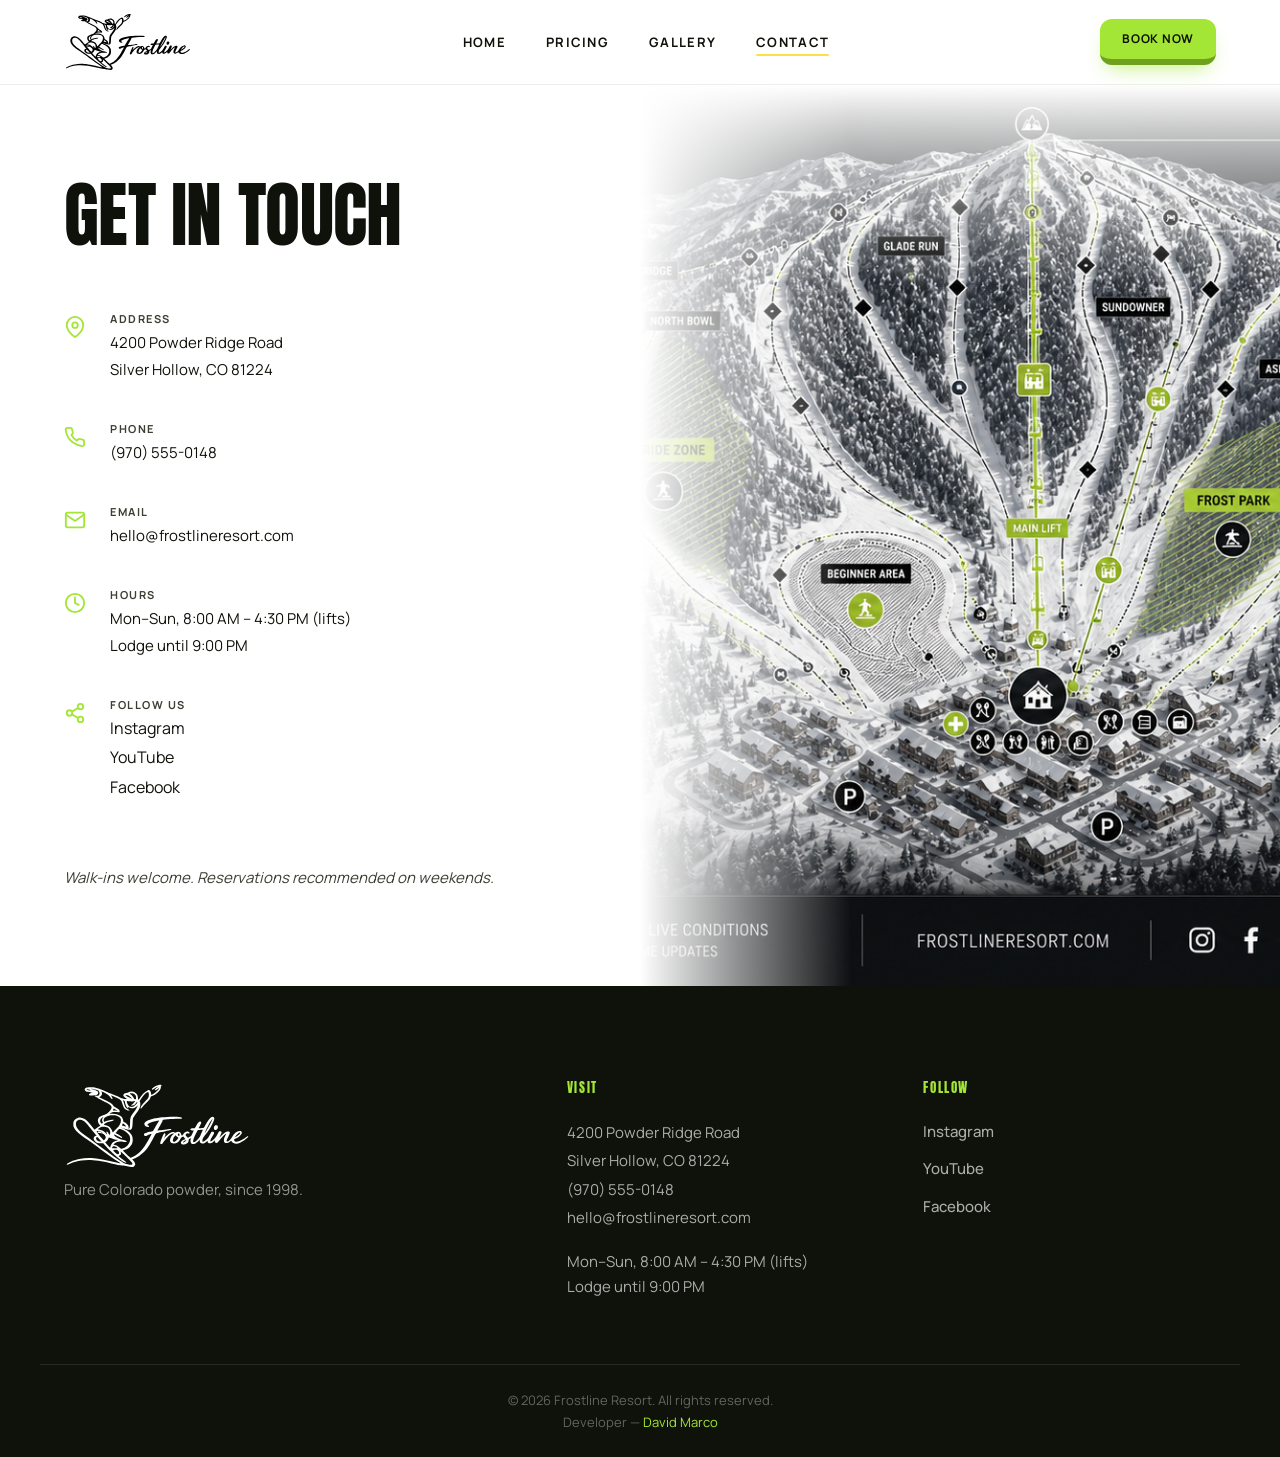
==== commit 535f955c: "Add booking validation, animated welcome, pricing interactivity, mobile polish - Booking modal: bloc" ====
--- a/contact.html
+++ b/contact.html
@@ -27,10 +27,10 @@
           <li><a href="gallery.html" class="nav__link">Gallery</a></li>
           <li><a href="contact.html" class="nav__link active" aria-current="page">Contact</a></li>
         </ul>
-        <a href="#" class="btn nav__cta-mobile">Book Now</a>
+        <a href="#" class="btn nav__cta-mobile js-book">Book Now</a>
       </nav>
 
-      <a href="#" class="btn btn--sm header__cta">Book Now</a>
+      <a href="#" class="btn btn--sm header__cta js-book">Book Now</a>
 
       <button class="burger" id="burger"
               aria-label="Open navigation menu"
@@ -177,10 +177,121 @@
     </div>
     <div class="footer__bottom">
       <div class="container">
-        <p>© 2026 Frostline Resort. All rights reserved.</p>
+        <p>© 2026 Frostline Resort. All rights reserved.<br>
+          <span class="footer__dev">Developer — <a class="footer__dev-link" href="https://thedavidmarco.com" target="_blank" rel="noopener noreferrer">David Marco</a></span></p>
       </div>
     </div>
   </footer>
+
+  <!-- ── BOOKING MODAL ──────────────────────────────────────────── -->
+  <div class="booking-modal" id="booking-modal"
+       role="dialog" aria-modal="true" aria-labelledby="booking-modal-title">
+    <div class="booking-backdrop" id="booking-backdrop"></div>
+    <div class="booking-sheet">
+
+      <button class="booking-close" id="booking-close" aria-label="Close booking form">
+        <svg width="18" height="18" viewBox="0 0 18 18" fill="none" stroke="currentColor"
+             stroke-width="2.5" stroke-linecap="round" aria-hidden="true">
+          <line x1="14" y1="4" x2="4" y2="14"/>
+          <line x1="4" y1="4" x2="14" y2="14"/>
+        </svg>
+      </button>
+
+      <div class="booking-header">
+        <span class="label">Reserve Your Spot</span>
+        <h2 class="booking-title" id="booking-modal-title">Book Your Session</h2>
+      </div>
+
+      <form class="booking-form" id="booking-form" novalidate>
+
+        <div class="booking-row">
+          <div class="booking-field">
+            <label for="bk-first">First Name</label>
+            <input type="text" id="bk-first" name="first_name" placeholder="John"
+                   autocomplete="given-name" required>
+          </div>
+          <div class="booking-field">
+            <label for="bk-last">Last Name <span class="booking-label--optional">optional</span></label>
+            <input type="text" id="bk-last" name="last_name" placeholder="Doe"
+                   autocomplete="family-name">
+          </div>
+        </div>
+
+        <div class="booking-row">
+          <div class="booking-field">
+            <label for="bk-date">Date</label>
+            <input type="date" id="bk-date" name="date" required>
+          </div>
+          <div class="booking-field">
+            <label for="bk-time">Time</label>
+            <select id="bk-time" name="time" required>
+              <option value="">Select time…</option>
+              <option value="08:00">08:00 AM</option>
+              <option value="09:00">09:00 AM</option>
+              <option value="10:00">10:00 AM</option>
+              <option value="11:00">11:00 AM</option>
+              <option value="12:00">12:00 PM</option>
+              <option value="13:00">01:00 PM</option>
+              <option value="14:00">02:00 PM</option>
+              <option value="15:00">03:00 PM</option>
+            </select>
+          </div>
+        </div>
+
+        <div class="booking-field">
+          <span class="booking-field__label" id="bk-people-label">Number of People</span>
+          <div class="booking-counter" role="group" aria-labelledby="bk-people-label">
+            <button type="button" class="booking-counter__btn" id="bk-decrement"
+                    aria-label="Fewer people">−</button>
+            <span class="booking-counter__value" id="bk-people-val" aria-live="polite">1</span>
+            <input type="hidden" name="people" id="bk-people" value="1">
+            <button type="button" class="booking-counter__btn" id="bk-increment"
+                    aria-label="More people">+</button>
+          </div>
+        </div>
+
+        <div class="booking-checks">
+          <label class="booking-check">
+            <input type="checkbox" name="instructor" id="bk-instructor">
+            <span class="booking-check__box" aria-hidden="true">
+              <svg viewBox="0 0 16 16" fill="none" stroke="currentColor" stroke-width="2.5"
+                   stroke-linecap="round" stroke-linejoin="round" aria-hidden="true">
+                <polyline points="2,8 6,13 14,3"/>
+              </svg>
+            </span>
+            <span class="booking-check__text">I need an instructor</span>
+          </label>
+          <label class="booking-check">
+            <input type="checkbox" name="equipment" id="bk-equipment">
+            <span class="booking-check__box" aria-hidden="true">
+              <svg viewBox="0 0 16 16" fill="none" stroke="currentColor" stroke-width="2.5"
+                   stroke-linecap="round" stroke-linejoin="round" aria-hidden="true">
+                <polyline points="2,8 6,13 14,3"/>
+              </svg>
+            </span>
+            <span class="booking-check__text">Rent equipment</span>
+          </label>
+        </div>
+
+        <button type="submit" class="btn booking-submit">Confirm Booking</button>
+
+      </form>
+
+      <div class="booking-success" id="booking-success"
+           role="status" aria-live="polite" hidden>
+        <div class="booking-success__icon" aria-hidden="true">
+          <svg viewBox="0 0 48 48" fill="none" stroke="currentColor" stroke-width="3"
+               stroke-linecap="round" stroke-linejoin="round">
+            <circle cx="24" cy="24" r="21"/>
+            <polyline points="12,24 20,33 36,15"/>
+          </svg>
+        </div>
+        <h3 class="booking-success__title">Booking Received!</h3>
+        <p class="booking-success__msg">We'll be in touch shortly to confirm your session.</p>
+      </div>
+
+    </div>
+  </div>
 
   <script src="js/script.js"></script>
 </body>
--- a/css/style.css
+++ b/css/style.css
@@ -91,6 +91,7 @@
   color: var(--ink);
   background-color: var(--white);
   -webkit-font-smoothing: antialiased;
+  overflow-x: hidden;
 }
 
 
@@ -653,6 +654,24 @@
   text-align: center;
 }
 
+.footer__dev {
+  color: rgba(255, 255, 255, 0.35);
+}
+
+.footer__dev-link {
+  color: var(--lime);
+  text-decoration: underline;
+  text-decoration-color: transparent;
+  transition: color var(--transition), text-decoration-color var(--transition);
+}
+
+.footer__dev-link:hover,
+.footer__dev-link:focus-visible {
+  color: #c5f558;
+  text-decoration-color: currentColor;
+  outline: none;
+}
+
 @media (max-width: 900px) {
   .footer__inner {
     grid-template-columns: 1fr 1fr;
@@ -921,6 +940,10 @@
 .cta-banner__content h2 {
   color: var(--white);
   font-size: clamp(2.75rem, 8vw, 5.5rem);
+}
+
+@media (max-width: 600px) {
+  .cta-banner { min-height: 340px; }
 }
 
 
@@ -1627,3 +1650,717 @@
     transition: none !important;
   }
 }
+
+
+/* ── 26. Booking Modal ─────────────────────────────────────── */
+
+.booking-modal {
+  position: fixed;
+  inset: 0;
+  z-index: 3000;
+  display: flex;
+  align-items: center;
+  justify-content: center;
+  padding: var(--space-m);
+  opacity: 0;
+  visibility: hidden;
+  transition: opacity 0.3s ease, visibility 0.3s ease;
+}
+
+.booking-modal.open {
+  opacity: 1;
+  visibility: visible;
+}
+
+.booking-backdrop {
+  position: absolute;
+  inset: 0;
+  background: rgba(14, 18, 10, 0.72);
+  backdrop-filter: blur(4px);
+  -webkit-backdrop-filter: blur(4px);
+}
+
+.booking-sheet {
+  position: relative;
+  z-index: 1;
+  background: #fff;
+  border-radius: 24px;
+  width: 100%;
+  max-width: 560px;
+  max-height: 90vh;
+  overflow-y: auto;
+  padding: var(--space-l);
+  transform: scale(0.94) translateY(24px);
+  transition: transform 0.36s cubic-bezier(0.34, 1.56, 0.64, 1);
+  scrollbar-width: thin;
+  scrollbar-color: var(--lime) #f4f5f0;
+}
+
+.booking-modal.open .booking-sheet {
+  transform: scale(1) translateY(0);
+}
+
+.booking-sheet p {
+  max-width: none;
+}
+
+.booking-close {
+  position: absolute;
+  top: var(--space-m);
+  right: var(--space-m);
+  width: 44px;
+  height: 44px;
+  border-radius: 50%;
+  background: var(--gray-bg);
+  color: var(--ink);
+  display: flex;
+  align-items: center;
+  justify-content: center;
+  transition: background var(--transition), transform var(--transition);
+  flex-shrink: 0;
+}
+
+.booking-close:hover,
+.booking-close:focus-visible {
+  background: var(--lime);
+  outline: none;
+}
+
+.booking-close:active {
+  transform: scale(0.88);
+}
+
+.booking-close svg {
+  transition: transform 0.2s ease;
+}
+
+.booking-close:hover svg {
+  transform: rotate(90deg);
+}
+
+.booking-header {
+  margin-bottom: var(--space-m);
+  padding-right: 60px;
+}
+
+.booking-title {
+  font-size: clamp(2rem, 5vw, 2.75rem);
+  line-height: 1;
+}
+
+.booking-form {
+  display: flex;
+  flex-direction: column;
+  gap: var(--space-m);
+}
+
+.booking-form[hidden] { display: none; }
+
+.booking-row {
+  display: grid;
+  grid-template-columns: 1fr 1fr;
+  gap: var(--space-s);
+}
+
+.booking-field {
+  display: flex;
+  flex-direction: column;
+  gap: 6px;
+}
+
+.booking-field label,
+.booking-field__label {
+  font-family: var(--font-body);
+  font-size: 0.8rem;
+  font-weight: 700;
+  text-transform: uppercase;
+  letter-spacing: 0.08em;
+  color: var(--ink-soft);
+  line-height: 1;
+}
+
+.booking-field input,
+.booking-field select {
+  font-family: var(--font-body);
+  font-size: 1rem;
+  font-weight: 500;
+  color: var(--ink);
+  background: #fff;
+  border: 2px solid #d4d8cc;
+  border-radius: 12px;
+  padding: 0 16px;
+  height: 48px;
+  outline: none;
+  width: 100%;
+  transition: border-color 0.2s ease, box-shadow 0.2s ease;
+  -webkit-appearance: none;
+  appearance: none;
+}
+
+.booking-field input::placeholder {
+  color: #b0bba5;
+}
+
+.booking-field select {
+  background-image: url("data:image/svg+xml,%3Csvg xmlns='http://www.w3.org/2000/svg' viewBox='0 0 24 24' fill='none' stroke='%233A3F33' stroke-width='2.5' stroke-linecap='round' stroke-linejoin='round'%3E%3Cpolyline points='6 9 12 15 18 9'/%3E%3C/svg%3E");
+  background-repeat: no-repeat;
+  background-position: right 14px center;
+  background-size: 16px 16px;
+  padding-right: 40px;
+  cursor: pointer;
+}
+
+.booking-field input:focus,
+.booking-field select:focus {
+  border-color: var(--lime);
+  box-shadow: 0 0 0 3px rgba(163, 230, 53, 0.22);
+}
+
+.booking-counter {
+  display: flex;
+  align-items: stretch;
+  border: 2px solid #d4d8cc;
+  border-radius: 12px;
+  overflow: hidden;
+  height: 48px;
+  transition: border-color 0.2s ease, box-shadow 0.2s ease;
+}
+
+.booking-counter:focus-within {
+  border-color: var(--lime);
+  box-shadow: 0 0 0 3px rgba(163, 230, 53, 0.22);
+}
+
+.booking-counter__btn {
+  width: 48px;
+  font-size: 1.375rem;
+  line-height: 1;
+  font-weight: 700;
+  color: var(--ink);
+  background: var(--gray-bg);
+  cursor: pointer;
+  display: flex;
+  align-items: center;
+  justify-content: center;
+  flex-shrink: 0;
+  border: none;
+  font-family: var(--font-body);
+  transition: background var(--transition);
+}
+
+.booking-counter__btn:hover {
+  background: var(--lime);
+}
+
+.booking-counter__btn:active {
+  opacity: 0.75;
+}
+
+.booking-counter__value {
+  flex: 1;
+  text-align: center;
+  font-family: var(--font-body);
+  font-size: 1.125rem;
+  font-weight: 700;
+  color: var(--ink);
+  display: flex;
+  align-items: center;
+  justify-content: center;
+  user-select: none;
+}
+
+.booking-checks {
+  display: flex;
+  flex-direction: column;
+  gap: 14px;
+}
+
+.booking-check {
+  display: flex;
+  align-items: center;
+  gap: 14px;
+  cursor: pointer;
+  user-select: none;
+}
+
+.booking-check input[type="checkbox"] {
+  position: absolute;
+  opacity: 0;
+  width: 0;
+  height: 0;
+  pointer-events: none;
+}
+
+.booking-check__box {
+  width: 28px;
+  height: 28px;
+  border-radius: 8px;
+  border: 2px solid #d4d8cc;
+  background: #fff;
+  flex-shrink: 0;
+  display: flex;
+  align-items: center;
+  justify-content: center;
+  transition: background 0.18s ease, border-color 0.18s ease,
+              transform 0.18s cubic-bezier(0.34, 1.56, 0.64, 1);
+}
+
+.booking-check__box svg {
+  width: 14px;
+  height: 14px;
+  color: var(--ink);
+  opacity: 0;
+  transform: scale(0.4);
+  transition: opacity 0.15s ease,
+              transform 0.22s cubic-bezier(0.34, 1.56, 0.64, 1);
+}
+
+.booking-check input:checked + .booking-check__box {
+  background: var(--lime);
+  border-color: var(--lime);
+  transform: scale(1.1);
+}
+
+.booking-check input:checked + .booking-check__box svg {
+  opacity: 1;
+  transform: scale(1);
+}
+
+.booking-check:hover .booking-check__box {
+  border-color: var(--lime);
+}
+
+.booking-check input:focus-visible + .booking-check__box {
+  outline: 3px solid var(--lime);
+  outline-offset: 2px;
+}
+
+.booking-check__text {
+  font-family: var(--font-body);
+  font-size: 1rem;
+  font-weight: 500;
+  color: var(--ink);
+}
+
+.booking-submit {
+  display: flex;
+  width: 100%;
+  justify-content: center;
+}
+
+.booking-success {
+  display: flex;
+  flex-direction: column;
+  align-items: center;
+  text-align: center;
+  padding: var(--space-xl) 0 var(--space-l);
+  gap: var(--space-m);
+}
+
+.booking-success[hidden] { display: none; }
+
+.booking-success__icon {
+  width: 80px;
+  height: 80px;
+  color: var(--lime);
+  animation: bk-pop 0.45s cubic-bezier(0.34, 1.56, 0.64, 1) both;
+}
+
+.booking-success__title {
+  font-size: clamp(1.75rem, 5vw, 2.5rem);
+}
+
+.booking-success__msg {
+  font-size: 1rem;
+  line-height: 1.7;
+  color: var(--ink-soft);
+}
+
+@keyframes bk-pop {
+  from { transform: scale(0.2) rotate(-20deg); opacity: 0; }
+  to   { transform: scale(1)   rotate(0deg);   opacity: 1; }
+}
+
+@media (max-width: 600px) {
+  .booking-modal {
+    align-items: flex-end;
+    padding: 0;
+  }
+
+  .booking-sheet {
+    max-width: 100%;
+    border-radius: 24px 24px 0 0;
+    max-height: 92vh;
+    padding: var(--space-m) var(--space-m)
+             calc(var(--space-m) + env(safe-area-inset-bottom, 0px));
+    transform: translateY(100%);
+    transition: transform 0.36s cubic-bezier(0.4, 0, 0.2, 1);
+  }
+
+  .booking-modal.open .booking-sheet {
+    transform: translateY(0);
+  }
+
+  .booking-row {
+    grid-template-columns: 1fr;
+  }
+}
+
+@media (prefers-reduced-motion: reduce) {
+  .booking-modal,
+  .booking-sheet          { transition: none; }
+  .booking-success__icon  { animation: none; }
+  .booking-check__box,
+  .booking-check__box svg { transition: none; }
+  .booking-close svg      { transition: none; }
+}
+
+
+/* ── 27. Pricing Cards — Interactivity ─────────────────────── */
+
+.price-card {
+  cursor: pointer;
+  transition: transform 0.28s cubic-bezier(0.22, 1, 0.36, 1),
+              box-shadow 0.28s cubic-bezier(0.22, 1, 0.36, 1);
+}
+
+.price-card:hover {
+  transform: translateY(-10px);
+  box-shadow: 0 24px 48px rgba(14, 18, 10, 0.16),
+              0 0 0 2px rgba(163, 230, 53, 0.55);
+}
+
+.price-card--popular:hover {
+  box-shadow: 0 24px 48px rgba(163, 230, 53, 0.24),
+              0 0 0 2px var(--lime);
+}
+
+.price-card:focus-visible {
+  outline: 3px solid var(--lime);
+  outline-offset: 4px;
+}
+
+.price-card:active {
+  transform: translateY(-5px);
+  transition-duration: 0.1s;
+}
+
+.price-card__cta {
+  display: block;
+  font-family: var(--font-body);
+  font-weight: 700;
+  font-size: 0.75rem;
+  letter-spacing: 0.08em;
+  text-transform: uppercase;
+  color: var(--lime-deep);
+  margin-top: auto;
+  transition: color 0.2s ease;
+}
+
+.price-card__cta span {
+  display: inline-block;
+  transition: transform 0.22s ease;
+}
+
+.price-card:hover .price-card__cta { color: #5a8418; }
+.price-card:hover .price-card__cta span { transform: translateX(5px); }
+
+@media (max-width: 600px) {
+  .price-card {
+    padding: var(--space-m);
+  }
+}
+
+@media (prefers-reduced-motion: reduce) {
+  .price-card:hover         { transform: none; }
+  .price-card__cta span     { transition: none; }
+}
+
+
+/* ── 28. Plan Detail Modal ─────────────────────────────────── */
+
+.plan-modal {
+  position: fixed;
+  inset: 0;
+  z-index: 3000;
+  display: flex;
+  align-items: center;
+  justify-content: center;
+  padding: var(--space-m);
+  opacity: 0;
+  visibility: hidden;
+  transition: opacity 0.3s ease, visibility 0.3s ease;
+}
+
+.plan-modal.open {
+  opacity: 1;
+  visibility: visible;
+}
+
+.plan-backdrop {
+  position: absolute;
+  inset: 0;
+  background: rgba(14, 18, 10, 0.72);
+  backdrop-filter: blur(4px);
+  -webkit-backdrop-filter: blur(4px);
+}
+
+.plan-sheet {
+  position: relative;
+  z-index: 1;
+  background: #fff;
+  border-radius: 24px;
+  width: 100%;
+  max-width: 480px;
+  max-height: 90vh;
+  overflow-y: auto;
+  padding: var(--space-l);
+  transform: scale(0.94) translateY(24px);
+  transition: transform 0.36s cubic-bezier(0.34, 1.56, 0.64, 1);
+  scrollbar-width: thin;
+  scrollbar-color: var(--lime) #f4f5f0;
+}
+
+.plan-modal.open .plan-sheet {
+  transform: scale(1) translateY(0);
+}
+
+.plan-sheet p { max-width: none; }
+
+.plan-close {
+  position: absolute;
+  top: var(--space-m);
+  right: var(--space-m);
+  width: 44px;
+  height: 44px;
+  border-radius: 50%;
+  background: var(--gray-bg);
+  color: var(--ink);
+  display: flex;
+  align-items: center;
+  justify-content: center;
+  transition: background var(--transition), transform var(--transition);
+  cursor: pointer;
+}
+
+.plan-close:hover,
+.plan-close:focus-visible {
+  background: var(--lime);
+  outline: none;
+}
+
+.plan-close:active  { transform: scale(0.88); }
+.plan-close svg     { transition: transform 0.2s ease; }
+.plan-close:hover svg { transform: rotate(90deg); }
+
+.plan-hero {
+  padding-right: 60px;
+  margin-bottom: var(--space-m);
+}
+
+.plan-title {
+  font-size: clamp(1.75rem, 5vw, 2.5rem);
+  line-height: 1;
+  margin-top: 6px;
+}
+
+.plan-price-row {
+  display: flex;
+  align-items: baseline;
+  gap: 8px;
+  margin-top: 10px;
+}
+
+.plan-price__amount {
+  font-family: var(--font-heading);
+  font-size: clamp(2.25rem, 6vw, 3.25rem);
+  color: var(--ink);
+  line-height: 1;
+  letter-spacing: -0.02em;
+}
+
+.plan-price__period {
+  font-family: var(--font-body);
+  font-weight: 500;
+  font-size: 1rem;
+  color: var(--ink-soft);
+}
+
+hr.plan-divider {
+  border: 0;
+  height: 1px;
+  background: #e8ead3;
+  margin: var(--space-m) 0;
+}
+
+.plan-desc {
+  font-size: 1rem;
+  line-height: 1.7;
+  color: var(--ink-soft);
+  margin-bottom: var(--space-m);
+}
+
+.plan-section { margin-bottom: var(--space-m); }
+
+.plan-section__label {
+  font-family: var(--font-body);
+  font-size: 0.8rem;
+  font-weight: 700;
+  text-transform: uppercase;
+  letter-spacing: 0.08em;
+  color: var(--ink-soft);
+  margin-bottom: 12px;
+  line-height: 1;
+}
+
+.plan-list {
+  display: flex;
+  flex-direction: column;
+  gap: 10px;
+}
+
+.plan-list__item {
+  display: flex;
+  align-items: flex-start;
+  gap: 10px;
+  font-family: var(--font-body);
+  font-size: 0.9375rem;
+  font-weight: 500;
+  color: var(--ink);
+  line-height: 1.4;
+}
+
+.plan-check {
+  width: 18px;
+  height: 18px;
+  color: var(--lime-deep);
+  flex-shrink: 0;
+  margin-top: 1px;
+}
+
+.plan-meta {
+  background: var(--gray-bg);
+  border-radius: 12px;
+  padding: var(--space-s) var(--space-m);
+  margin-bottom: var(--space-m);
+  display: flex;
+  flex-direction: column;
+  gap: 4px;
+}
+
+.plan-meta__row {
+  font-family: var(--font-body);
+  font-size: 0.9375rem;
+  color: var(--ink-soft);
+  line-height: 1.55;
+}
+
+.plan-meta__label {
+  font-weight: 700;
+  color: var(--ink);
+}
+
+.plan-book {
+  display: flex;
+  width: 100%;
+  justify-content: center;
+}
+
+@media (max-width: 600px) {
+  .plan-modal {
+    align-items: flex-end;
+    padding: 0;
+  }
+
+  .plan-sheet {
+    max-width: 100%;
+    border-radius: 24px 24px 0 0;
+    max-height: 92vh;
+    padding: var(--space-m) var(--space-m)
+             calc(var(--space-m) + env(safe-area-inset-bottom, 0px));
+    transform: translateY(100%);
+    transition: transform 0.36s cubic-bezier(0.4, 0, 0.2, 1);
+  }
+
+  .plan-modal.open .plan-sheet { transform: translateY(0); }
+}
+
+@media (prefers-reduced-motion: reduce) {
+  .plan-modal,
+  .plan-sheet     { transition: none; }
+  .plan-close svg { transition: none; }
+}
+
+
+/* ── 29. Booking Form — Validation Errors ─────────────────── */
+
+.booking-field--error input,
+.booking-field--error select {
+  border-color: #e05252 !important;
+  box-shadow: 0 0 0 3px rgba(224, 82, 82, 0.14) !important;
+}
+
+.booking-field__error {
+  display: block;
+  font-family: var(--font-body);
+  font-size: 0.78rem;
+  font-weight: 500;
+  color: #e05252;
+  margin-top: 5px;
+  line-height: 1.3;
+}
+
+.booking-label--optional {
+  display: inline-block;
+  font-size: 0.68rem;
+  font-weight: 400;
+  color: var(--ink-soft);
+  margin-left: 4px;
+  opacity: 0.65;
+  vertical-align: middle;
+  line-height: 1;
+}
+
+
+/* ── 30. Animated Welcome — Intro Section ──────────────────── */
+
+.intro__welcome {
+  font-family: 'Caveat', cursive;
+  font-weight: 600;
+  font-size: clamp(46px, 9vw, 86px);
+  color: var(--ink);
+  line-height: 1;
+  margin: 0 0 var(--space-s);
+  max-width: none;
+}
+
+.intro__welcome span {
+  display: inline-block;
+  opacity: 0;
+  transform: translateY(14px);
+}
+
+.intro__welcome.visible span {
+  animation: letter-rise 0.48s cubic-bezier(0.22, 1, 0.36, 1) forwards;
+}
+
+.intro__welcome.visible span:nth-child(1) { animation-delay:   0ms; }
+.intro__welcome.visible span:nth-child(2) { animation-delay: 100ms; }
+.intro__welcome.visible span:nth-child(3) { animation-delay: 200ms; }
+.intro__welcome.visible span:nth-child(4) { animation-delay: 300ms; }
+.intro__welcome.visible span:nth-child(5) { animation-delay: 400ms; }
+.intro__welcome.visible span:nth-child(6) { animation-delay: 500ms; }
+.intro__welcome.visible span:nth-child(7) { animation-delay: 600ms; }
+
+@keyframes letter-rise {
+  from { opacity: 0; transform: translateY(14px); }
+  to   { opacity: 1; transform: translateY(0); }
+}
+
+@media (prefers-reduced-motion: reduce) {
+  .intro__welcome span {
+    opacity: 1;
+    transform: none;
+    animation: none !important;
+  }
+}
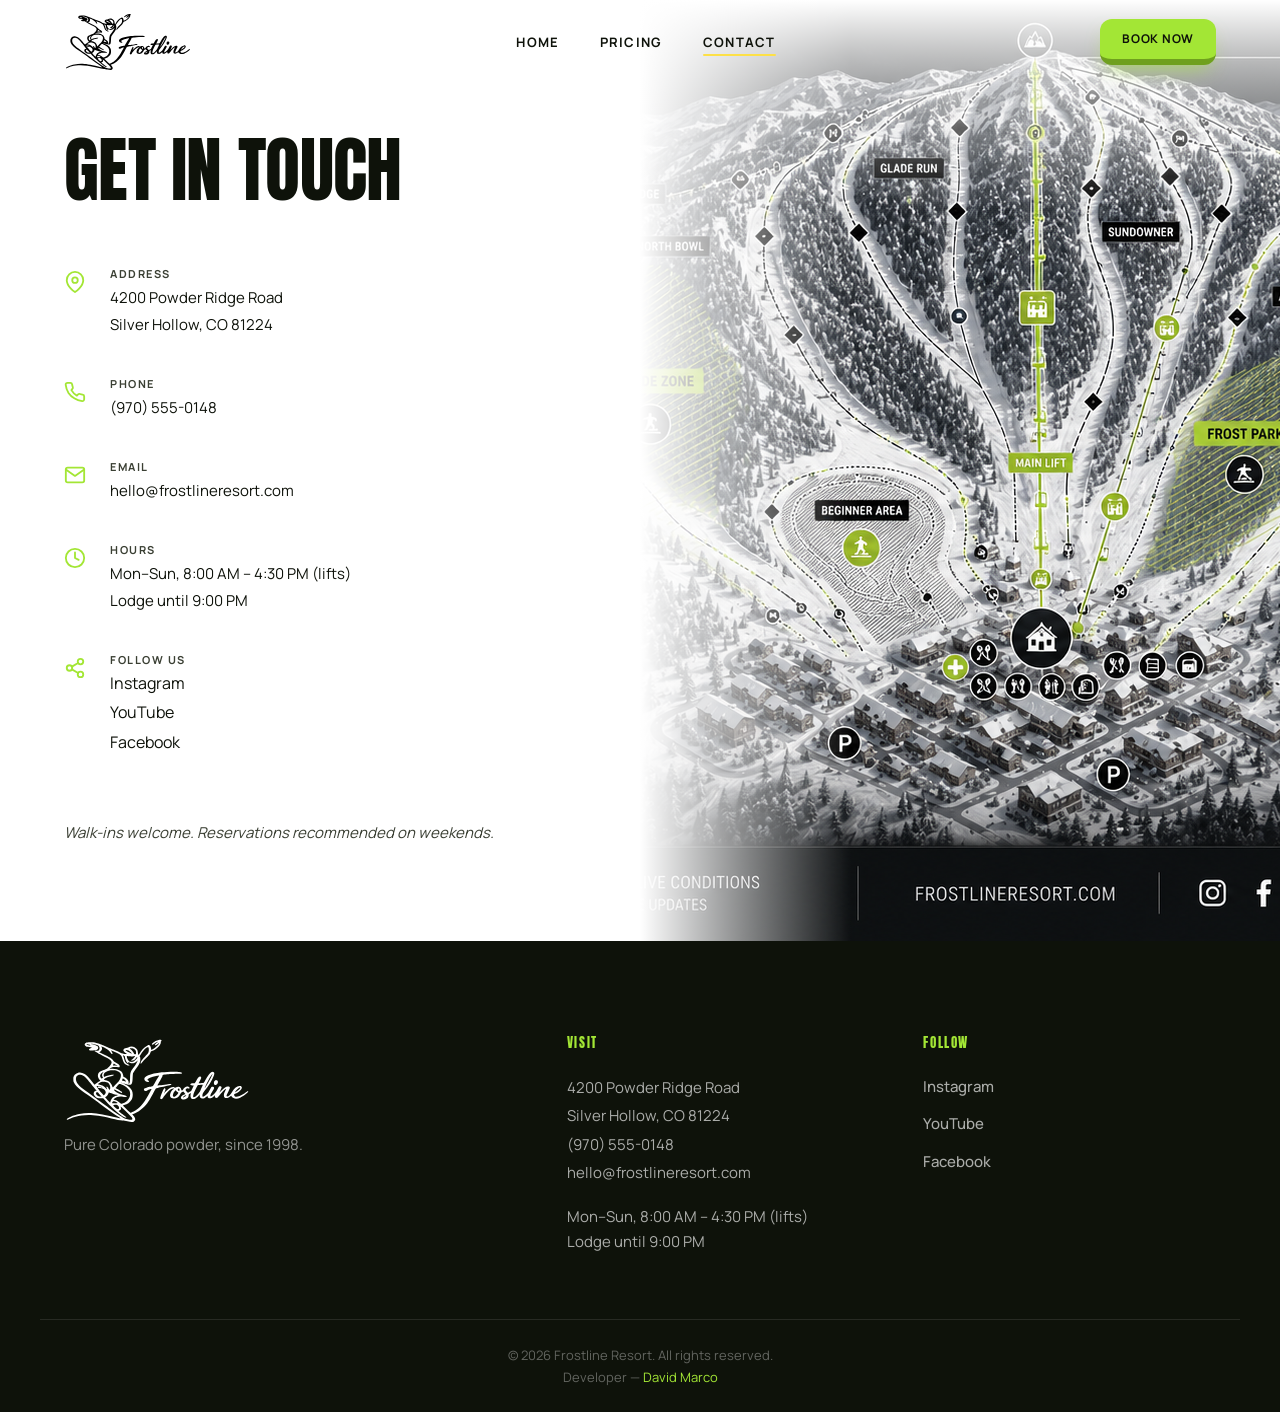
==== commit ecde85e0: "Remove gallery page and add 3D coverflow slider to home - Delete gallery.html and remove Gallery nav" ====
--- a/contact.html
+++ b/contact.html
@@ -24,7 +24,6 @@
         <ul class="nav__list">
           <li><a href="index.html"   class="nav__link">Home</a></li>
           <li><a href="pricing.html" class="nav__link">Pricing</a></li>
-          <li><a href="gallery.html" class="nav__link">Gallery</a></li>
           <li><a href="contact.html" class="nav__link active" aria-current="page">Contact</a></li>
         </ul>
         <a href="#" class="btn nav__cta-mobile js-book">Book Now</a>
--- a/css/style.css
+++ b/css/style.css
@@ -92,6 +92,18 @@
   background-color: var(--white);
   -webkit-font-smoothing: antialiased;
   overflow-x: hidden;
+  animation: page-fade-in 0.4s ease both;
+}
+
+body.page-exit {
+  opacity: 0;
+  transition: opacity 0.3s ease;
+  animation: none;
+}
+
+@keyframes page-fade-in {
+  from { opacity: 0; }
+  to   { opacity: 1; }
 }
 
 
@@ -364,28 +376,34 @@
 /* ── 11. Site Header ──────────────────────────────────────── */
 
 .site-header {
-  position: sticky;
+  position: fixed;
   top: 0;
+  left: 0;
+  right: 0;
   z-index: 1000;
-  border-bottom: 1px solid rgba(14, 18, 10, 0.07);
-  transition: box-shadow var(--transition);
-}
-
-/* Frosted-glass layer via ::before so the header element itself does NOT
-   create a new containing block for position:fixed children (mobile nav). */
+}
+
+/* No background — header is always fully transparent */
 .site-header::before {
-  content: '';
-  position: absolute;
-  inset: 0;
-  background: rgba(255, 255, 255, 0.85);
-  backdrop-filter: blur(14px);
-  -webkit-backdrop-filter: blur(14px);
-  pointer-events: none;
-  z-index: 0;
-}
-
-.site-header.scrolled {
-  box-shadow: 0 2px 24px rgba(14, 18, 10, 0.13);
+  display: none;
+}
+
+/* ── Hero / Banner: white logo + links until scrolled past banner ── */
+
+.site-header--hero:not(.scrolled) .header__logo-img {
+  filter: brightness(0) invert(1);
+}
+
+.site-header--hero:not(.scrolled) .nav__link {
+  color: rgba(255, 255, 255, 0.92);
+}
+
+.site-header--hero:not(.scrolled) .nav__link::after {
+  background-color: #fff;
+}
+
+.site-header--hero:not(.scrolled) .burger span {
+  background-color: #fff;
 }
 
 .header__inner {
@@ -414,6 +432,7 @@
   height: 60px;
   width: auto;
   display: block;
+  transition: filter 0.4s ease;
 }
 
 /* Nav */
@@ -488,7 +507,7 @@
   height: 2px;
   background-color: var(--ink);
   border-radius: 2px;
-  transition: transform 0.25s ease, opacity 0.25s ease;
+  transition: transform 0.25s ease, opacity 0.25s ease, background-color 0.4s ease;
   transform-origin: center;
 }
 
@@ -535,6 +554,14 @@
     transform: translateX(0);
   }
 
+  /* Dark text on white mobile overlay — override hero white-text rule */
+  .header__nav.open .nav__link {
+    color: var(--ink) !important;
+  }
+  .header__nav.open .nav__link::after {
+    background-color: var(--lime) !important;
+  }
+
   .nav__list {
     flex-direction: column;
     gap: var(--space-l);
@@ -725,7 +752,10 @@
 .hero__overlay {
   position: absolute;
   inset: 0;
-  background: rgba(14, 18, 10, 0.45);
+  background: linear-gradient(to bottom,
+    rgba(14, 18, 10, 0.62) 0%,
+    rgba(14, 18, 10, 0.38) 35%,
+    rgba(14, 18, 10, 0.32) 100%);
   z-index: 1;
 }
 
@@ -998,14 +1028,31 @@
 .page-banner--gallery {
   min-height: clamp(500px, 72vh, 900px);
   align-items: center;
+  overflow: hidden;
 }
 
 .page-banner--gallery .page-banner__bg {
   object-position: center 25%;
+  animation: kenburns-right 10s ease-in-out infinite alternate;
+  will-change: transform;
+}
+
+@keyframes kenburns-right {
+  0%   { transform: scale(1)    translate(0, 0);  transform-origin: 84% 50%; }
+  100% { transform: scale(1.25) translateX(20px); transform-origin: right; }
+}
+
+@media (prefers-reduced-motion: reduce) {
+  .page-banner--gallery .page-banner__bg {
+    animation: none;
+  }
 }
 
 .page-banner--gallery .page-banner__overlay {
-  background: rgba(14, 18, 10, 0.18);
+  background: linear-gradient(to bottom,
+    rgba(14, 18, 10, 0.60) 0%,
+    rgba(14, 18, 10, 0.14) 40%,
+    rgba(14, 18, 10, 0.08) 100%);
 }
 
 .page-banner--gallery .page-banner__content {
@@ -1244,10 +1291,11 @@
 /* Full-viewport section: photo bleeds to right edge */
 .contact-section {
   position: relative;
-  min-height: calc(100vh - 84px);
+  min-height: 100svh;
   display: flex;
   align-items: center;
   overflow: hidden;
+  padding-top: calc(var(--space-2xl) + var(--space-l));
 }
 
 /* Info column sits above photo */
@@ -2364,3 +2412,123 @@
     animation: none !important;
   }
 }
+
+
+/* ── 31. Coverflow Slider ──────────────────────────────────── */
+
+.coverflow-section {
+  overflow: hidden;
+  padding-bottom: var(--space-2xl);
+}
+
+.coverflow {
+  position: relative;
+  width: 100%;
+  margin-top: var(--space-l);
+}
+
+.coverflow__track {
+  position: relative;
+  height: clamp(280px, 44vw, 520px);
+  perspective: 1400px;
+  perspective-origin: 50% 50%;
+}
+
+.coverflow__slide {
+  position: absolute;
+  top: 50%;
+  left: 50%;
+  width: clamp(240px, 34vw, 440px);
+  border-radius: 18px;
+  overflow: hidden;
+  cursor: pointer;
+  transition:
+    transform 0.55s cubic-bezier(.22, 1, .36, 1),
+    opacity   0.55s cubic-bezier(.22, 1, .36, 1),
+    box-shadow 0.4s ease,
+    outline-color 0.3s ease;
+  will-change: transform, opacity;
+  outline: 2px solid transparent;
+  outline-offset: 4px;
+}
+
+.coverflow__slide.is-active {
+  outline-color: var(--lime);
+  box-shadow: 0 28px 64px rgba(14, 18, 10, 0.32);
+}
+
+.coverflow__inner {
+  width: 100%;
+  transition: transform 0.12s ease;
+}
+
+.coverflow__slide img {
+  display: block;
+  width: 100%;
+  aspect-ratio: 4 / 3;
+  object-fit: cover;
+  user-select: none;
+  pointer-events: none;
+  -webkit-user-drag: none;
+}
+
+/* Arrow buttons */
+.coverflow__btn {
+  position: absolute;
+  top: 50%;
+  transform: translateY(-50%);
+  z-index: 20;
+  width: 52px;
+  height: 52px;
+  border-radius: 50%;
+  background: rgba(255, 255, 255, 0.88);
+  border: 2px solid rgba(163, 230, 53, 0.35);
+  color: var(--ink);
+  display: flex;
+  align-items: center;
+  justify-content: center;
+  cursor: pointer;
+  transition: background var(--transition), border-color var(--transition), transform 0.2s ease;
+  backdrop-filter: blur(8px);
+  -webkit-backdrop-filter: blur(8px);
+}
+
+.coverflow__btn:hover {
+  background: var(--lime);
+  border-color: var(--lime);
+  transform: translateY(-50%) scale(1.08);
+}
+
+.coverflow__btn:active {
+  transform: translateY(-50%) scale(0.94);
+}
+
+.coverflow__btn:focus-visible {
+  outline: 3px solid var(--lime);
+  outline-offset: 2px;
+}
+
+.coverflow__btn--prev { left: clamp(10px, 2.5vw, 36px); }
+.coverflow__btn--next { right: clamp(10px, 2.5vw, 36px); }
+
+@media (max-width: 600px) {
+  .coverflow__track {
+    height: clamp(190px, 68vw, 280px);
+  }
+  .coverflow__slide {
+    width: clamp(170px, 68vw, 270px);
+  }
+  .coverflow__btn {
+    width: 44px;
+    height: 44px;
+  }
+}
+
+@media (prefers-reduced-motion: reduce) {
+  .coverflow__slide {
+    transition: opacity 0.25s ease;
+  }
+  .coverflow__inner {
+    transition: none;
+  }
+}
